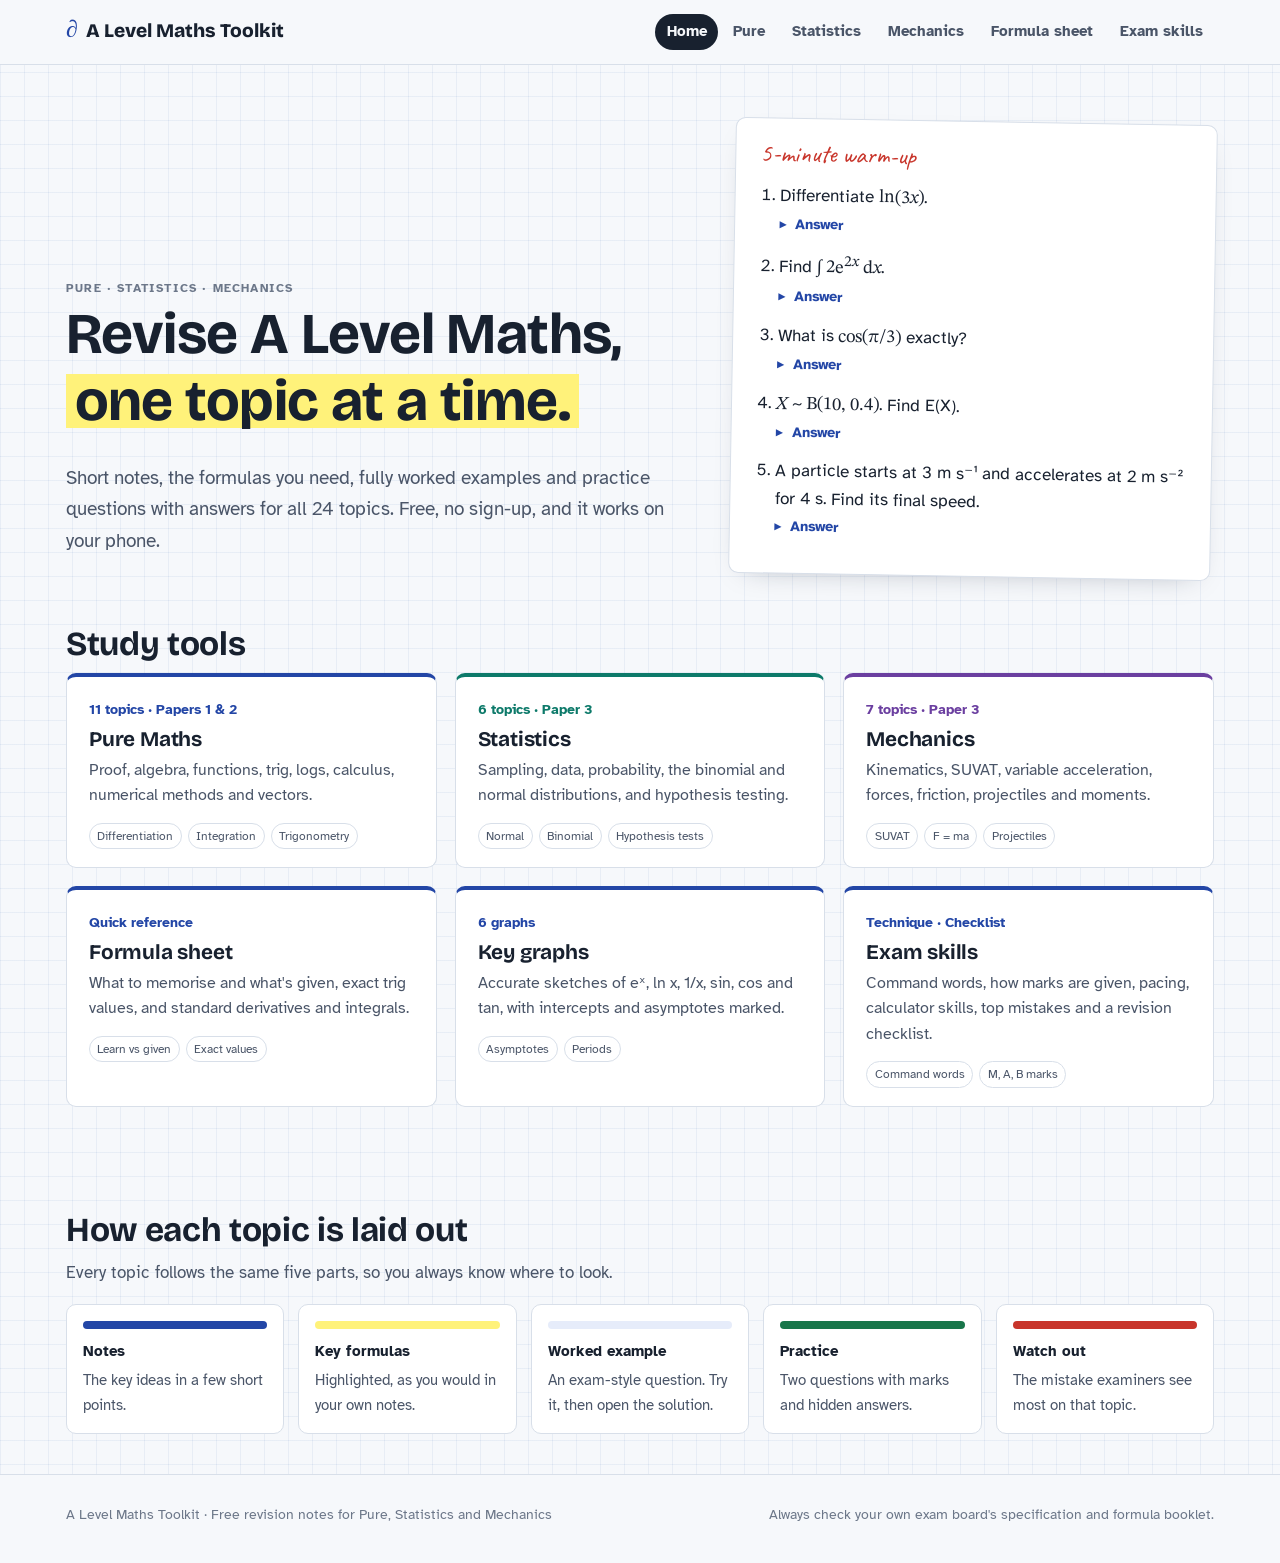
==== study-tools/index.html @ 53124511 "Add A Level Maths Toolkit study site (HTML/CSS) Notes, key formulas, worked examples and practice qu" ====
<!DOCTYPE html>
<html lang="en">
<head>
  <meta charset="UTF-8">
  <meta name="viewport" content="width=device-width, initial-scale=1, viewport-fit=cover">
  <title>A Level Maths Toolkit</title>
  <meta name="claude:viewport-fit-sides" content="cover">
  <meta name="description" content="Free A Level Maths study tools: revision notes, key formulas, worked examples, practice questions, a formula sheet and exam skills.">
  <link rel="preconnect" href="https://fonts.googleapis.com">
  <link rel="preconnect" href="https://fonts.gstatic.com" crossorigin>
  <link rel="stylesheet" href="https://fonts.googleapis.com/css2?family=Atkinson+Hyperlegible:ital,wght@0,400;0,700;1,400&family=Bricolage+Grotesque:opsz,wght@12..96,700;12..96,800&family=Caveat:wght@600&family=STIX+Two+Text:ital@0;1&display=swap">
  <link rel="stylesheet" href="study.css">
</head>
<body>

<header class="top">
  <div class="wrap">
    <a class="brand" href="index.html"><b>∂</b> A Level Maths Toolkit</a>
    <nav aria-label="Main">
      <ul class="menu">
        <li><a href="index.html" aria-current="page">Home</a></li>
        <li><a href="pure.html">Pure</a></li>
        <li><a href="statistics.html">Statistics</a></li>
        <li><a href="mechanics.html">Mechanics</a></li>
        <li><a href="formulas.html">Formula sheet</a></li>
        <li><a href="exam.html">Exam skills</a></li>
      </ul>
    </nav>
  </div>
</header>

<main>
  <section class="hero">
    <div class="wrap hero-grid">
      <div>
        <span class="label">Pure · Statistics · Mechanics</span>
        <h1>Revise A Level Maths, <span class="hl">one topic at a time.</span></h1>
        <p class="lead">Short notes, the formulas you need, fully worked examples and practice questions with answers for all 24 topics. Free, no sign-up, and it works on your phone.</p>
      </div>

      <aside class="card-note" aria-label="Five-minute warm-up">
        <span class="hand">5-minute warm-up</span>
        <ol>
          <li>Differentiate <span class="m">ln(3<i>x</i>)</span>.
            <details><summary>Answer</summary><p>1/x &nbsp;(ln 3x = ln 3 + ln x)</p></details></li>
          <li>Find <span class="m">∫ 2e<sup>2<i>x</i></sup> d<i>x</i></span>.
            <details><summary>Answer</summary><p>e^(2x) + c</p></details></li>
          <li>What is <span class="m">cos(π/3)</span> exactly?
            <details><summary>Answer</summary><p>1/2</p></details></li>
          <li><span class="m"><i>X</i> ~ B(10, 0.4)</span>. Find E(X).
            <details><summary>Answer</summary><p>4</p></details></li>
          <li>A particle starts at 3 m s⁻¹ and accelerates at 2 m s⁻² for 4 s. Find its final speed.
            <details><summary>Answer</summary><p>11 m s⁻¹</p></details></li>
        </ol>
      </aside>
    </div>
  </section>

  <section class="section" style="padding-top:8px;">
    <div class="wrap">
      <h2>Study tools</h2>
      <div class="tools">
        <a class="tool" href="pure.html" style="--s: var(--pure);">
          <span class="count">11 topics · Papers 1 &amp; 2</span>
          <h3>Pure Maths</h3>
          <p>Proof, algebra, functions, trig, logs, calculus, numerical methods and vectors.</p>
          <div class="chips"><span>Differentiation</span><span>Integration</span><span>Trigonometry</span></div>
        </a>
        <a class="tool" href="statistics.html" style="--s: var(--stats);">
          <span class="count">6 topics · Paper 3</span>
          <h3>Statistics</h3>
          <p>Sampling, data, probability, the binomial and normal distributions, and hypothesis testing.</p>
          <div class="chips"><span>Normal</span><span>Binomial</span><span>Hypothesis tests</span></div>
        </a>
        <a class="tool" href="mechanics.html" style="--s: var(--mech);">
          <span class="count">7 topics · Paper 3</span>
          <h3>Mechanics</h3>
          <p>Kinematics, SUVAT, variable acceleration, forces, friction, projectiles and moments.</p>
          <div class="chips"><span>SUVAT</span><span>F = ma</span><span>Projectiles</span></div>
        </a>
        <a class="tool" href="formulas.html">
          <span class="count">Quick reference</span>
          <h3>Formula sheet</h3>
          <p>What to memorise and what's given, exact trig values, and standard derivatives and integrals.</p>
          <div class="chips"><span>Learn vs given</span><span>Exact values</span></div>
        </a>
        <a class="tool" href="formulas.html#graphs">
          <span class="count">6 graphs</span>
          <h3>Key graphs</h3>
          <p>Accurate sketches of eˣ, ln x, 1/x, sin, cos and tan, with intercepts and asymptotes marked.</p>
          <div class="chips"><span>Asymptotes</span><span>Periods</span></div>
        </a>
        <a class="tool" href="exam.html">
          <span class="count">Technique · Checklist</span>
          <h3>Exam skills</h3>
          <p>Command words, how marks are given, pacing, calculator skills, top mistakes and a revision checklist.</p>
          <div class="chips"><span>Command words</span><span>M, A, B marks</span></div>
        </a>
      </div>
    </div>
  </section>

  <section class="section">
    <div class="wrap">
      <h2>How each topic is laid out</h2>
      <p class="section-intro">Every topic follows the same five parts, so you always know where to look.</p>
      <div class="legend">
        <div><span class="swatch" style="background: var(--accent);"></span><b>Notes</b>The key ideas in a few short points.</div>
        <div><span class="swatch" style="background: var(--hl);"></span><b>Key formulas</b>Highlighted, as you would in your own notes.</div>
        <div><span class="swatch" style="background: var(--accent-soft);"></span><b>Worked example</b>An exam-style question. Try it, then open the solution.</div>
        <div><span class="swatch" style="background: var(--green);"></span><b>Practice</b>Two questions with marks and hidden answers.</div>
        <div><span class="swatch" style="background: var(--red);"></span><b>Watch out</b>The mistake examiners see most on that topic.</div>
      </div>
    </div>
  </section>
</main>

<footer class="foot">
  <div class="wrap">
    <span>A Level Maths Toolkit · Free revision notes for Pure, Statistics and Mechanics</span>
    <span>Always check your own exam board's specification and formula booklet.</span>
  </div>
</footer>

</body>
</html>
---- study-tools/study.css ----
/* ==========================================================
   A Level Maths Toolkit — shared stylesheet (pure CSS)
   Layout: revision-notebook pages on graph paper; sticky topic
   index on the left, one readable column of notes on the right.
   Highlighter = key formulas, red pen = common mistakes,
   green tick = answers.
   ========================================================== */

:root {
  --paper: #f6f8fb;
  --grid: rgba(52, 98, 178, .075);
  --card: #ffffff;
  --ink: #18212f;
  --ink-2: #4a5568;
  --muted: #6c7789;
  --rule: #d8dfe9;
  --accent: #2346a6;          /* fountain-pen blue */
  --accent-soft: #e6ecfa;
  --hl: #fff27a;              /* highlighter */
  --hl-ink: #18212f;
  --red: #c8352b;             /* red pen */
  --red-soft: #fdeeec;
  --green: #18764a;           /* answer tick */
  --green-soft: #e7f5ee;
  --pure: #2346a6;
  --stats: #0d7a6a;
  --mech: #6b3fa0;
  --sol: #f9fafc;

  --f-display: "Bricolage Grotesque", "Segoe UI", system-ui, sans-serif;
  --f-body: "Atkinson Hyperlegible", "Segoe UI", system-ui, sans-serif;
  --f-math: "STIX Two Text", "Cambria Math", Cambria, "Times New Roman", serif;
  --f-hand: "Caveat", "Segoe Print", "Comic Sans MS", cursive;

  --radius: 10px;
  --measure: 70ch;
}

@media (prefers-color-scheme: dark) {
  :root:not([data-theme="light"]) {
    --paper: #131a23;
    --grid: rgba(150, 180, 230, .06);
    --card: #1b2430;
    --ink: #e7ecf3;
    --ink-2: #b0bbcc;
    --muted: #8a96a8;
    --rule: #2d3848;
    --accent: #93b2ff;
    --accent-soft: #22304a;
    --hl: rgba(255, 228, 80, .22);
    --hl-ink: #fff7c2;
    --red: #ff8a7d;
    --red-soft: #3a2224;
    --green: #6fd6a2;
    --green-soft: #18332a;
    --pure: #93b2ff;
    --stats: #55d3bf;
    --mech: #c6a6ff;
    --sol: #171f2a;
    color-scheme: dark;
  }
}
:root[data-theme="dark"] {
  --paper: #131a23;
  --grid: rgba(150, 180, 230, .06);
  --card: #1b2430;
  --ink: #e7ecf3;
  --ink-2: #b0bbcc;
  --muted: #8a96a8;
  --rule: #2d3848;
  --accent: #93b2ff;
  --accent-soft: #22304a;
  --hl: rgba(255, 228, 80, .22);
  --hl-ink: #fff7c2;
  --red: #ff8a7d;
  --red-soft: #3a2224;
  --green: #6fd6a2;
  --green-soft: #18332a;
  --pure: #93b2ff;
  --stats: #55d3bf;
  --mech: #c6a6ff;
  --sol: #171f2a;
  color-scheme: dark;
}

*, *::before, *::after { box-sizing: border-box; }
html { scroll-behavior: smooth; }

body {
  margin: 0;
  font-family: var(--f-body);
  font-size: 1.0625rem;
  line-height: 1.65;
  color: var(--ink);
  background-color: var(--paper);
  background-image:
    linear-gradient(var(--grid) 1px, transparent 1px),
    linear-gradient(90deg, var(--grid) 1px, transparent 1px);
  background-size: 24px 24px;
}

a { color: var(--accent); text-underline-offset: 3px; }
a:focus-visible, summary:focus-visible, label:focus-within {
  outline: 3px solid var(--accent);
  outline-offset: 2px;
  border-radius: 4px;
}

h1, h2, h3 {
  font-family: var(--f-display);
  line-height: 1.15;
  text-wrap: balance;
  margin: 0 0 .5em;
  letter-spacing: -.01em;
}
h1 { font-size: clamp(2.2rem, 5.5vw, 3.6rem); font-weight: 700; }
h2 { font-size: clamp(1.6rem, 3.4vw, 2.1rem); font-weight: 700; }
h3 { font-size: 1.15rem; font-weight: 700; }
p { margin: 0 0 1em; }

.wrap {
  max-width: 1180px;
  margin: 0 auto;
  padding-left: max(16px, env(safe-area-inset-left, 0px));
  padding-right: max(16px, env(safe-area-inset-right, 0px));
}

/* Maths text (non-MathML) */
.m { font-family: var(--f-math); font-size: 1.08em; white-space: nowrap; }
.m i, i.v { font-family: var(--f-math); }
math { font-size: 1.12em; }
math[display="block"] { margin: .4em 0; overflow-x: auto; overflow-y: hidden; }

.label {
  display: inline-block;
  font-family: var(--f-body);
  font-size: .74rem;
  font-weight: 700;
  letter-spacing: .1em;
  text-transform: uppercase;
  color: var(--muted);
}

/* ---------- Header ---------- */
.top {
  position: sticky;
  top: env(safe-area-inset-top, 0px);
  z-index: 20;
  background: var(--paper);
  border-bottom: 1px solid var(--rule);
}
.top .wrap {
  display: flex;
  align-items: center;
  justify-content: space-between;
  gap: 8px 24px;
  flex-wrap: wrap;
  padding-block: 12px;
}
.brand {
  display: flex;
  align-items: baseline;
  gap: .5rem;
  font-family: var(--f-display);
  font-weight: 800;
  font-size: 1.2rem;
  color: var(--ink);
  text-decoration: none;
}
.brand b {
  font-family: var(--f-math);
  font-style: italic;
  font-weight: 400;
  font-size: 1.5rem;
  color: var(--accent);
}
.menu {
  display: flex;
  flex-wrap: wrap;
  gap: 4px;
  list-style: none;
  margin: 0;
  padding: 0;
}
.menu a {
  display: block;
  padding: .35em .75em;
  border-radius: 999px;
  color: var(--ink-2);
  text-decoration: none;
  font-size: .95rem;
  font-weight: 700;
}
.menu a:hover { background: var(--accent-soft); color: var(--ink); }
.menu a[aria-current="page"] { background: var(--ink); color: var(--paper); }

/* ---------- Page heading ---------- */
.page-head { padding-block: 48px 32px; }
.page-head p { max-width: var(--measure); color: var(--ink-2); font-size: 1.1rem; }
.strand { color: var(--s, var(--accent)); }

/* ---------- Topic page layout ---------- */
.layout {
  display: grid;
  grid-template-columns: 230px minmax(0, 1fr);
  gap: 48px;
  align-items: start;
  padding-bottom: 80px;
}
.toc {
  position: sticky;
  top: 84px;
  max-height: calc(100vh - 100px);
  overflow-y: auto;
  padding-right: 8px;
}
.toc ol {
  list-style: none;
  counter-reset: t;
  margin: 10px 0 0;
  padding: 0;
  border-left: 2px solid var(--rule);
}
.toc li { counter-increment: t; }
.toc a {
  display: flex;
  gap: .6em;
  padding: .3em .8em;
  margin-left: -2px;
  border-left: 2px solid transparent;
  color: var(--ink-2);
  text-decoration: none;
  font-size: .95rem;
  line-height: 1.35;
}
.toc a::before {
  content: counter(t);
  min-width: 1.4em;
  color: var(--muted);
  font-variant-numeric: tabular-nums;
}
.toc a:hover { color: var(--ink); border-left-color: var(--s, var(--accent)); }

/* ---------- Topic ---------- */
.topic {
  background: var(--card);
  border: 1px solid var(--rule);
  border-radius: var(--radius);
  padding: 32px clamp(18px, 4vw, 40px) 36px;
  margin-bottom: 28px;
  scroll-margin-top: 84px;
  min-width: 0;
}
.topic:target { border-color: var(--s, var(--accent)); box-shadow: 0 0 0 3px var(--accent-soft); }
.topic-head {
  display: flex;
  justify-content: space-between;
  align-items: baseline;
  gap: 8px 16px;
  flex-wrap: wrap;
  border-bottom: 2px solid var(--s, var(--accent));
  padding-bottom: 12px;
  margin-bottom: 24px;
}
.topic-head h2 { margin: 0; }
.topic-head .label { color: var(--s, var(--accent)); }

.block { margin-top: 28px; max-width: var(--measure); }
.block:first-of-type { margin-top: 0; }
.block > .label { margin-bottom: 8px; display: block; }

.notes { margin: 0; padding-left: 1.2em; }
.notes li { margin-bottom: .4em; }
.notes li::marker { color: var(--s, var(--accent)); }

/* Key formulas: highlighter */
.formulas {
  display: grid;
  gap: 2px;
  margin: 0;
  padding: 0;
  list-style: none;
}
.formulas li {
  display: flex;
  flex-wrap: wrap;
  align-items: baseline;
  gap: 4px 14px;
  padding: 8px 0;
  border-bottom: 1px dashed var(--rule);
}
.formulas li:last-child { border-bottom: 0; }
.formulas .what { color: var(--ink-2); font-size: .92rem; min-width: 11em; }
.hl {
  background: linear-gradient(transparent 12%, var(--hl) 12%, var(--hl) 88%, transparent 88%);
  color: var(--hl-ink);
  padding: 0 .3em;
  border-radius: 3px;
  -webkit-box-decoration-break: clone;
  box-decoration-break: clone;
}

/* Worked example */
.example {
  border: 1px solid var(--rule);
  border-radius: var(--radius);
  overflow: hidden;
}
.example .q {
  padding: 18px 22px;
  font-weight: 700;
  background: var(--accent-soft);
}
.example .q .label { display: block; margin-bottom: 4px; color: var(--ink-2); }
.example details { border-top: 1px solid var(--rule); background: var(--sol); }
.steps { margin: 0; padding: 4px 22px 18px 2.6em; }
.steps li { margin-bottom: .5em; padding-left: .2em; }
.steps li::marker { color: var(--muted); font-weight: 700; }
.ans {
  display: inline-block;
  margin: 4px 22px 20px;
  padding: .35em .9em;
  border-radius: 6px;
  background: var(--green-soft);
  color: var(--green);
  font-weight: 700;
}
.ans::before { content: "✓ "; }

/* details / summary (used for solutions + answers) */
summary {
  cursor: pointer;
  list-style: none;
  padding: 12px 22px;
  font-weight: 700;
  color: var(--accent);
  user-select: none;
}
summary::-webkit-details-marker { display: none; }
summary::before {
  content: "▸";
  display: inline-block;
  width: 1.1em;
  transition: transform .15s;
}
details[open] > summary::before { transform: rotate(90deg); }
details[open] > summary .closed, summary .open { display: none; }
details[open] > summary .open { display: inline; }

/* Practice */
.practice { list-style: none; counter-reset: p; margin: 0; padding: 0; display: grid; gap: 12px; }
.practice > li {
  counter-increment: p;
  border: 1px solid var(--rule);
  border-radius: var(--radius);
  padding: 14px 18px 4px 52px;
  position: relative;
}
.practice > li::before {
  content: counter(p);
  position: absolute;
  left: 16px;
  top: 14px;
  width: 24px;
  height: 24px;
  border-radius: 50%;
  display: grid;
  place-items: center;
  background: var(--s, var(--accent));
  color: var(--card);
  font-size: .8rem;
  font-weight: 700;
}
.practice details summary { padding: 6px 0 10px; font-size: .95rem; }
.practice details p { color: var(--green); font-weight: 700; margin: 0 0 .4em; }
.practice details p.how { color: var(--ink-2); font-weight: 400; font-size: .95rem; margin-bottom: 12px; }
.marks { color: var(--muted); font-size: .85rem; white-space: nowrap; }

/* Watch out: red pen */
.watch {
  border-left: 3px solid var(--red);
  background: var(--red-soft);
  border-radius: 0 var(--radius) var(--radius) 0;
  padding: 12px 18px 12px 18px;
}
.watch .hand {
  font-family: var(--f-hand);
  font-size: 1.5rem;
  line-height: 1;
  color: var(--red);
  display: block;
  margin-bottom: 4px;
  transform: rotate(-2deg);
  transform-origin: left;
}
.watch p { margin: 0; }
.watch p + p { margin-top: .5em; }
.wrong { text-decoration: line-through; text-decoration-color: var(--red); text-decoration-thickness: 2px; }

/* ---------- Tables ---------- */
.table-wrap { overflow-x: auto; border: 1px solid var(--rule); border-radius: var(--radius); background: var(--card); }
table { border-collapse: collapse; width: 100%; font-variant-numeric: tabular-nums; }
th, td { padding: 10px 14px; text-align: left; border-bottom: 1px solid var(--rule); vertical-align: middle; }
th { font-size: .78rem; letter-spacing: .08em; text-transform: uppercase; color: var(--muted); background: var(--sol); }
tbody tr:last-child td { border-bottom: 0; }
td.c, th.c { text-align: center; }

/* ---------- Hub (index) ---------- */
.hero { padding-block: 56px 40px; }
.hero-grid {
  display: grid;
  grid-template-columns: minmax(0, 1.3fr) minmax(0, 1fr);
  gap: 40px;
  align-items: end;
}
.hero p.lead { font-size: 1.2rem; color: var(--ink-2); max-width: 52ch; }
.hero h1 .hl { padding: 0 .15em; }

.card-note {
  background: var(--card);
  border: 1px solid var(--rule);
  border-radius: var(--radius);
  padding: 22px 24px;
  transform: rotate(1deg);
  box-shadow: 0 10px 30px -18px rgba(20, 30, 50, .35);
}
.card-note .hand { font-family: var(--f-hand); font-size: 1.6rem; color: var(--red); line-height: 1; }
.card-note ol { margin: 10px 0 0; padding-left: 1.2em; }
.card-note li { margin-bottom: .6em; }
.card-note details summary { padding: 2px 0; font-size: .9rem; }
.card-note details p { margin: 0 0 .3em; color: var(--green); font-weight: 700; }

.tools {
  display: grid;
  grid-template-columns: repeat(3, minmax(0, 1fr));
  gap: 18px;
  padding-bottom: 24px;
}
.tool {
  display: flex;
  flex-direction: column;
  gap: 6px;
  background: var(--card);
  border: 1px solid var(--rule);
  border-top: 4px solid var(--s, var(--accent));
  border-radius: var(--radius);
  padding: 22px 22px 18px;
  color: var(--ink);
  text-decoration: none;
  transition: transform .15s, border-color .15s;
}
.tool:hover { transform: translateY(-3px); border-color: var(--s, var(--accent)); }
.tool h3 { margin: 0; font-size: 1.3rem; }
.tool p { margin: 0; color: var(--ink-2); font-size: .97rem; }
.tool .count { font-size: .85rem; color: var(--s, var(--accent)); font-weight: 700; }
.tool .chips { display: flex; flex-wrap: wrap; gap: 6px; margin-top: 8px; }
.tool .chips span {
  font-size: .78rem;
  padding: .15em .6em;
  border-radius: 999px;
  border: 1px solid var(--rule);
  color: var(--ink-2);
}

.legend {
  display: grid;
  grid-template-columns: repeat(5, minmax(0, 1fr));
  gap: 14px;
  margin-top: 16px;
}
.legend > div {
  background: var(--card);
  border: 1px solid var(--rule);
  border-radius: var(--radius);
  padding: 16px;
  font-size: .93rem;
  color: var(--ink-2);
}
.legend b { display: block; color: var(--ink); margin-bottom: 4px; }
.swatch { display: block; height: 8px; border-radius: 4px; margin-bottom: 10px; }

.section { padding-block: 40px; }
.section > .wrap > h2 { margin-bottom: .3em; }
.section-intro { color: var(--ink-2); max-width: var(--measure); }

/* ---------- Formula sheet ---------- */
.sheet {
  display: grid;
  grid-template-columns: repeat(2, minmax(0, 1fr));
  gap: 20px;
}
.panel {
  background: var(--card);
  border: 1px solid var(--rule);
  border-radius: var(--radius);
  padding: 22px 24px;
  min-width: 0;
}
.panel h3 { display: flex; align-items: center; gap: .5em; }
.panel h3 .dot { width: 10px; height: 10px; border-radius: 50%; background: var(--s, var(--accent)); flex: none; }
.tag-learn, .tag-given {
  font-size: .72rem;
  font-weight: 700;
  letter-spacing: .06em;
  text-transform: uppercase;
  padding: .2em .6em;
  border-radius: 999px;
  white-space: nowrap;
}
.tag-learn { background: var(--red-soft); color: var(--red); }
.tag-given { background: var(--green-soft); color: var(--green); }

.graphs {
  display: grid;
  grid-template-columns: repeat(3, minmax(0, 1fr));
  gap: 18px;
}
.graph {
  background: var(--card);
  border: 1px solid var(--rule);
  border-radius: var(--radius);
  padding: 14px 16px 16px;
  margin: 0;
}
.graph svg { width: 100%; height: auto; display: block; }
.graph .axis { stroke: var(--muted); stroke-width: 1; fill: none; }
.graph .asym { stroke: var(--red); stroke-width: 1; stroke-dasharray: 4 4; fill: none; }
.graph .curve { stroke: var(--accent); stroke-width: 2.5; fill: none; stroke-linecap: round; stroke-linejoin: round; }
.graph .pt { fill: var(--accent); }
.graph text { fill: var(--ink-2); font-family: var(--f-math); font-size: 11px; }
.graph figcaption { margin-top: 8px; }
.graph figcaption b { font-family: var(--f-math); font-size: 1.15rem; font-weight: 400; font-style: italic; display: block; }
.graph figcaption span { font-size: .88rem; color: var(--ink-2); }

/* ---------- Exam skills ---------- */
.cmd { display: grid; grid-template-columns: repeat(2, minmax(0, 1fr)); gap: 14px; }
.cmd > div {
  background: var(--card);
  border: 1px solid var(--rule);
  border-radius: var(--radius);
  padding: 16px 18px;
}
.cmd dt { font-family: var(--f-display); font-weight: 700; font-size: 1.1rem; margin-bottom: 2px; }
.cmd dd { margin: 0; color: var(--ink-2); font-size: .97rem; }
.cmd .tip { display: block; margin-top: 6px; color: var(--accent); font-size: .9rem; }

.marks-key { display: grid; grid-template-columns: repeat(4, minmax(0, 1fr)); gap: 14px; }
.marks-key > div { background: var(--card); border: 1px solid var(--rule); border-radius: var(--radius); padding: 16px 18px; }
.marks-key b {
  display: inline-grid;
  place-items: center;
  min-width: 36px;
  height: 36px;
  padding: 0 6px;
  border-radius: 8px;
  background: var(--ink);
  color: var(--paper);
  font-family: var(--f-display);
  margin-bottom: 8px;
}
.marks-key p { margin: 0; color: var(--ink-2); font-size: .95rem; }

.mistakes { counter-reset: mk; list-style: none; padding: 0; margin: 0; display: grid; gap: 10px; max-width: 860px; }
.mistakes li {
  counter-increment: mk;
  display: grid;
  grid-template-columns: 2.2em minmax(0, 1fr);
  gap: 4px 12px;
  background: var(--card);
  border: 1px solid var(--rule);
  border-radius: var(--radius);
  padding: 14px 18px;
}
.mistakes li::before {
  content: counter(mk);
  font-family: var(--f-hand);
  font-size: 1.7rem;
  line-height: 1;
  color: var(--red);
  grid-row: span 2;
}
.mistakes b { display: block; }
.mistakes span { color: var(--ink-2); font-size: .97rem; }

/* Checklist: native checkboxes, no saving */
.checklist { display: grid; grid-template-columns: repeat(3, minmax(0, 1fr)); gap: 20px; }
.checklist fieldset {
  border: 1px solid var(--rule);
  border-top: 4px solid var(--s, var(--accent));
  border-radius: var(--radius);
  background: var(--card);
  margin: 0;
  padding: 14px 18px 18px;
  min-width: 0;
}
.checklist legend {
  font-family: var(--f-display);
  font-weight: 700;
  font-size: 1.15rem;
  padding: 0 6px;
  margin-left: -6px;
  background: var(--card);
}
.checklist label {
  display: flex;
  gap: 10px;
  align-items: flex-start;
  padding: 6px 0;
  cursor: pointer;
  font-size: .97rem;
}
.checklist input {
  accent-color: var(--green);
  width: 18px;
  height: 18px;
  margin: 3px 0 0;
  flex: none;
}
.checklist input:checked + span { color: var(--muted); text-decoration: line-through; }

.timer { display: grid; grid-template-columns: repeat(3, minmax(0, 1fr)); gap: 14px; }
.timer > div { background: var(--card); border: 1px solid var(--rule); border-radius: var(--radius); padding: 18px; }
.timer strong { display: block; font-family: var(--f-display); font-size: 2rem; line-height: 1.1; font-variant-numeric: tabular-nums; }
.timer span { color: var(--ink-2); font-size: .95rem; }

/* ---------- Footer ---------- */
.foot {
  border-top: 1px solid var(--rule);
  background: var(--paper);
  padding-block: 28px 36px;
  color: var(--muted);
  font-size: .9rem;
}
.foot .wrap { display: flex; flex-wrap: wrap; justify-content: space-between; gap: 8px 24px; }
.next-page {
  display: flex;
  justify-content: space-between;
  gap: 16px;
  flex-wrap: wrap;
  margin-top: 8px;
}
.next-page a {
  flex: 1 1 220px;
  background: var(--card);
  border: 1px solid var(--rule);
  border-radius: var(--radius);
  padding: 14px 18px;
  text-decoration: none;
  color: var(--ink);
  font-weight: 700;
}
.next-page a span { display: block; font-size: .8rem; color: var(--muted); font-weight: 400; }
.next-page a:last-child { text-align: right; }

/* ---------- Responsive ---------- */
@media (max-width: 980px) {
  .layout { grid-template-columns: minmax(0, 1fr); gap: 0; }
  .toc {
    position: static;
    max-height: none;
    background: var(--card);
    border: 1px solid var(--rule);
    border-radius: var(--radius);
    padding: 14px 18px;
    margin-bottom: 24px;
  }
  .toc ol { columns: 2; column-gap: 24px; border-left: 0; }
  .toc a { border-left: 0; padding-left: 0; }
  .hero-grid { grid-template-columns: minmax(0, 1fr); }
  .card-note { transform: none; }
  .tools, .graphs { grid-template-columns: repeat(2, minmax(0, 1fr)); }
  .legend { grid-template-columns: repeat(3, minmax(0, 1fr)); }
  .checklist, .marks-key { grid-template-columns: repeat(2, minmax(0, 1fr)); }
}
@media (max-width: 640px) {
  body { font-size: 1rem; }
  .top .wrap { padding-block: 10px; }
  .menu a { padding: .3em .6em; font-size: .88rem; }
  .toc ol { columns: 1; }
  .tools, .graphs, .sheet, .cmd, .checklist, .timer, .marks-key { grid-template-columns: minmax(0, 1fr); }
  .legend { grid-template-columns: repeat(2, minmax(0, 1fr)); }
  .practice > li { padding-left: 46px; }
  .practice > li::before { left: 12px; }
  .formulas .what { min-width: 0; width: 100%; }
  .page-head { padding-block: 32px 20px; }
}
@media (prefers-reduced-motion: reduce) {
  html { scroll-behavior: auto; }
  * { transition: none !important; }
}

/* Long formulas: wrap on small screens; MathML scrolls inside its own box */
.formulas li > * { min-width: 0; max-width: 100%; }
.hl:has(math) { display: inline-block; max-width: 100%; overflow-x: auto; vertical-align: middle; }
@media (max-width: 640px) {
  .m { white-space: normal; }
}

/* Graph labels stay readable where a curve passes behind them */
.graph text { paint-order: stroke; stroke: var(--card); stroke-width: 4px; stroke-linejoin: round; }
/* Prefer a real maths font; fall back to the serif used for inline maths */
math { font-family: "STIX Two Math", "Cambria Math", "Latin Modern Math", "STIX Two Text", math; }
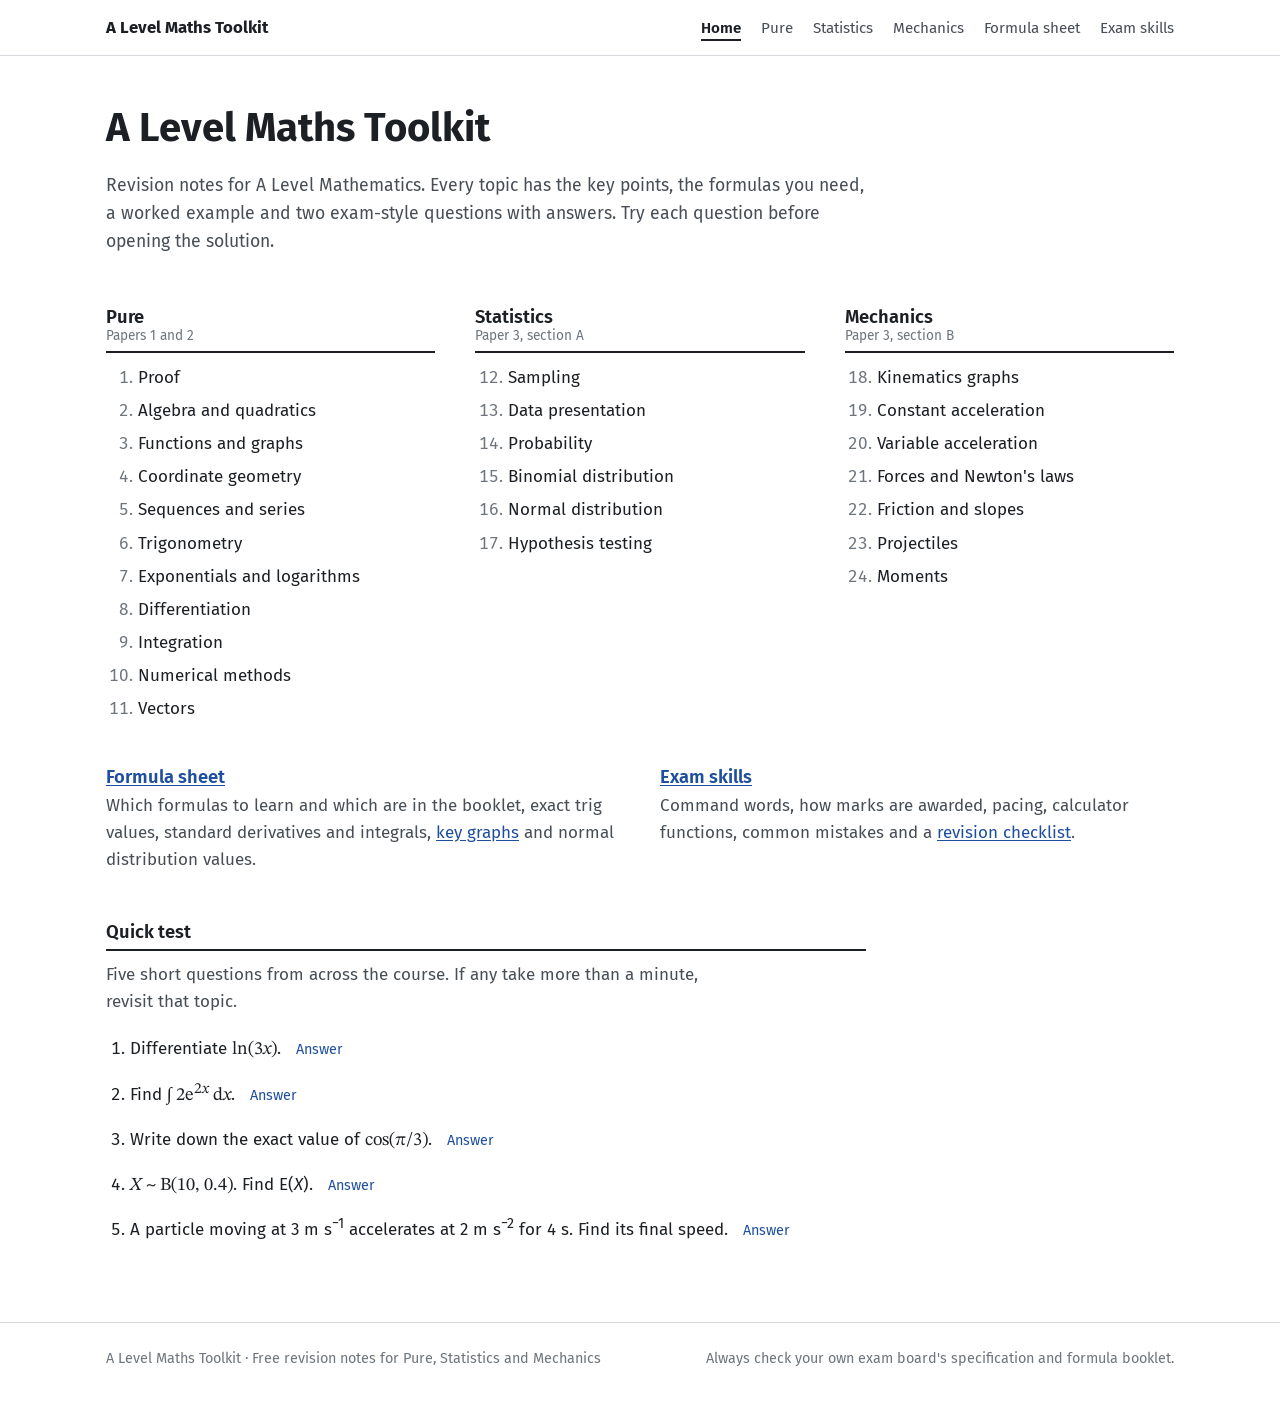
==== commit a174113a: "Restyle study toolkit as a plain revision guide Replace cards, pills, uppercase labels, highlighter " ====
--- a/study-tools/index.html
+++ b/study-tools/index.html
@@ -8,7 +8,7 @@
   <meta name="description" content="Free A Level Maths study tools: revision notes, key formulas, worked examples, practice questions, a formula sheet and exam skills.">
   <link rel="preconnect" href="https://fonts.googleapis.com">
   <link rel="preconnect" href="https://fonts.gstatic.com" crossorigin>
-  <link rel="stylesheet" href="https://fonts.googleapis.com/css2?family=Atkinson+Hyperlegible:ital,wght@0,400;0,700;1,400&family=Bricolage+Grotesque:opsz,wght@12..96,700;12..96,800&family=Caveat:wght@600&family=STIX+Two+Text:ital@0;1&display=swap">
+  <link rel="stylesheet" href="https://fonts.googleapis.com/css2?family=Fira+Sans:ital,wght@0,400;0,600;0,700;1,400&family=STIX+Two+Text:ital@0;1&display=swap">
   <link rel="stylesheet" href="study.css">
 </head>
 <body>
@@ -29,89 +29,80 @@
   </div>
 </header>
 
-<main>
-  <section class="hero">
-    <div class="wrap hero-grid">
-      <div>
-        <span class="label">Pure · Statistics · Mechanics</span>
-        <h1>Revise A Level Maths, <span class="hl">one topic at a time.</span></h1>
-        <p class="lead">Short notes, the formulas you need, fully worked examples and practice questions with answers for all 24 topics. Free, no sign-up, and it works on your phone.</p>
-      </div>
+<main class="wrap">
+  <div class="intro">
+    <h1>A Level Maths Toolkit</h1>
+    <p>Revision notes for A Level Mathematics. Every topic has the key points, the formulas you need, a worked example and two exam-style questions with answers. Try each question before opening the solution.</p>
+  </div>
 
-      <aside class="card-note" aria-label="Five-minute warm-up">
-        <span class="hand">5-minute warm-up</span>
-        <ol>
-          <li>Differentiate <span class="m">ln(3<i>x</i>)</span>.
-            <details><summary>Answer</summary><p>1/x &nbsp;(ln 3x = ln 3 + ln x)</p></details></li>
-          <li>Find <span class="m">∫ 2e<sup>2<i>x</i></sup> d<i>x</i></span>.
-            <details><summary>Answer</summary><p>e^(2x) + c</p></details></li>
-          <li>What is <span class="m">cos(π/3)</span> exactly?
-            <details><summary>Answer</summary><p>1/2</p></details></li>
-          <li><span class="m"><i>X</i> ~ B(10, 0.4)</span>. Find E(X).
-            <details><summary>Answer</summary><p>4</p></details></li>
-          <li>A particle starts at 3 m s⁻¹ and accelerates at 2 m s⁻² for 4 s. Find its final speed.
-            <details><summary>Answer</summary><p>11 m s⁻¹</p></details></li>
-        </ol>
-      </aside>
-    </div>
-  </section>
+  <div class="contents">
+    <section>
+      <h2><a href="pure.html">Pure</a><span class="meta">Papers 1 and 2</span></h2>
+      <ol>
+        <li><a href="pure.html#proof">Proof</a></li>
+        <li><a href="pure.html#algebra">Algebra and quadratics</a></li>
+        <li><a href="pure.html#functions">Functions and graphs</a></li>
+        <li><a href="pure.html#coordinates">Coordinate geometry</a></li>
+        <li><a href="pure.html#series">Sequences and series</a></li>
+        <li><a href="pure.html#trig">Trigonometry</a></li>
+        <li><a href="pure.html#logs">Exponentials and logarithms</a></li>
+        <li><a href="pure.html#differentiation">Differentiation</a></li>
+        <li><a href="pure.html#integration">Integration</a></li>
+        <li><a href="pure.html#numerical">Numerical methods</a></li>
+        <li><a href="pure.html#vectors">Vectors</a></li>
+      </ol>
+    </section>
+    <section>
+      <h2><a href="statistics.html">Statistics</a><span class="meta">Paper 3, section A</span></h2>
+      <ol start="12">
+        <li><a href="statistics.html#sampling">Sampling</a></li>
+        <li><a href="statistics.html#data">Data presentation</a></li>
+        <li><a href="statistics.html#probability">Probability</a></li>
+        <li><a href="statistics.html#binomial">Binomial distribution</a></li>
+        <li><a href="statistics.html#normal">Normal distribution</a></li>
+        <li><a href="statistics.html#hypothesis">Hypothesis testing</a></li>
+      </ol>
+    </section>
+    <section>
+      <h2><a href="mechanics.html">Mechanics</a><span class="meta">Paper 3, section B</span></h2>
+      <ol start="18">
+        <li><a href="mechanics.html#graphs">Kinematics graphs</a></li>
+        <li><a href="mechanics.html#suvat">Constant acceleration</a></li>
+        <li><a href="mechanics.html#variable">Variable acceleration</a></li>
+        <li><a href="mechanics.html#forces">Forces and Newton's laws</a></li>
+        <li><a href="mechanics.html#friction">Friction and slopes</a></li>
+        <li><a href="mechanics.html#projectiles">Projectiles</a></li>
+        <li><a href="mechanics.html#moments">Moments</a></li>
+      </ol>
+    </section>
+  </div>
 
-  <section class="section" style="padding-top:8px;">
-    <div class="wrap">
-      <h2>Study tools</h2>
-      <div class="tools">
-        <a class="tool" href="pure.html" style="--s: var(--pure);">
-          <span class="count">11 topics · Papers 1 &amp; 2</span>
-          <h3>Pure Maths</h3>
-          <p>Proof, algebra, functions, trig, logs, calculus, numerical methods and vectors.</p>
-          <div class="chips"><span>Differentiation</span><span>Integration</span><span>Trigonometry</span></div>
-        </a>
-        <a class="tool" href="statistics.html" style="--s: var(--stats);">
-          <span class="count">6 topics · Paper 3</span>
-          <h3>Statistics</h3>
-          <p>Sampling, data, probability, the binomial and normal distributions, and hypothesis testing.</p>
-          <div class="chips"><span>Normal</span><span>Binomial</span><span>Hypothesis tests</span></div>
-        </a>
-        <a class="tool" href="mechanics.html" style="--s: var(--mech);">
-          <span class="count">7 topics · Paper 3</span>
-          <h3>Mechanics</h3>
-          <p>Kinematics, SUVAT, variable acceleration, forces, friction, projectiles and moments.</p>
-          <div class="chips"><span>SUVAT</span><span>F = ma</span><span>Projectiles</span></div>
-        </a>
-        <a class="tool" href="formulas.html">
-          <span class="count">Quick reference</span>
-          <h3>Formula sheet</h3>
-          <p>What to memorise and what's given, exact trig values, and standard derivatives and integrals.</p>
-          <div class="chips"><span>Learn vs given</span><span>Exact values</span></div>
-        </a>
-        <a class="tool" href="formulas.html#graphs">
-          <span class="count">6 graphs</span>
-          <h3>Key graphs</h3>
-          <p>Accurate sketches of eˣ, ln x, 1/x, sin, cos and tan, with intercepts and asymptotes marked.</p>
-          <div class="chips"><span>Asymptotes</span><span>Periods</span></div>
-        </a>
-        <a class="tool" href="exam.html">
-          <span class="count">Technique · Checklist</span>
-          <h3>Exam skills</h3>
-          <p>Command words, how marks are given, pacing, calculator skills, top mistakes and a revision checklist.</p>
-          <div class="chips"><span>Command words</span><span>M, A, B marks</span></div>
-        </a>
-      </div>
-    </div>
-  </section>
+  <div class="also">
+    <section>
+      <h2><a href="formulas.html">Formula sheet</a></h2>
+      <p>Which formulas to learn and which are in the booklet, exact trig values, standard derivatives and integrals, <a href="formulas.html#graphs">key graphs</a> and normal distribution values.</p>
+    </section>
+    <section>
+      <h2><a href="exam.html">Exam skills</a></h2>
+      <p>Command words, how marks are awarded, pacing, calculator functions, common mistakes and a <a href="exam.html#checklist">revision checklist</a>.</p>
+    </section>
+  </div>
 
-  <section class="section">
-    <div class="wrap">
-      <h2>How each topic is laid out</h2>
-      <p class="section-intro">Every topic follows the same five parts, so you always know where to look.</p>
-      <div class="legend">
-        <div><span class="swatch" style="background: var(--accent);"></span><b>Notes</b>The key ideas in a few short points.</div>
-        <div><span class="swatch" style="background: var(--hl);"></span><b>Key formulas</b>Highlighted, as you would in your own notes.</div>
-        <div><span class="swatch" style="background: var(--accent-soft);"></span><b>Worked example</b>An exam-style question. Try it, then open the solution.</div>
-        <div><span class="swatch" style="background: var(--green);"></span><b>Practice</b>Two questions with marks and hidden answers.</div>
-        <div><span class="swatch" style="background: var(--red);"></span><b>Watch out</b>The mistake examiners see most on that topic.</div>
-      </div>
-    </div>
+  <section class="quick">
+    <h2>Quick test</h2>
+    <p class="section-intro">Five short questions from across the course. If any take more than a minute, revisit that topic.</p>
+    <ol>
+      <li>Differentiate <span class="m">ln(3<i>x</i>)</span>.
+        <details><summary>Answer</summary><p>1/x, since ln 3x = ln 3 + ln x</p></details></li>
+      <li>Find <span class="m">∫ 2e<sup>2<i>x</i></sup> d<i>x</i></span>.
+        <details><summary>Answer</summary><p>e<sup>2x</sup> + c</p></details></li>
+      <li>Write down the exact value of <span class="m">cos(π/3)</span>.
+        <details><summary>Answer</summary><p>1/2</p></details></li>
+      <li><span class="m"><i>X</i> ~ B(10, 0.4)</span>. Find E(<i>X</i>).
+        <details><summary>Answer</summary><p>4</p></details></li>
+      <li>A particle moving at 3 m s<sup>−1</sup> accelerates at 2 m s<sup>−2</sup> for 4 s. Find its final speed.
+        <details><summary>Answer</summary><p>11 m s<sup>−1</sup></p></details></li>
+    </ol>
   </section>
 </main>
 
--- a/study-tools/study.css
+++ b/study-tools/study.css
@@ -1,85 +1,60 @@
 /* ==========================================================
    A Level Maths Toolkit — shared stylesheet (pure CSS)
-   Layout: revision-notebook pages on graph paper; sticky topic
-   index on the left, one readable column of notes on the right.
-   Highlighter = key formulas, red pen = common mistakes,
-   green tick = answers.
+   Layout: a printed revision guide. Plain pages, chapters
+   separated by rules, contents list on the left, one reading
+   column. Boxes only where a textbook would use them:
+   formulas, solutions and common mistakes.
    ========================================================== */
 
 :root {
-  --paper: #f6f8fb;
-  --grid: rgba(52, 98, 178, .075);
-  --card: #ffffff;
-  --ink: #18212f;
-  --ink-2: #4a5568;
-  --muted: #6c7789;
-  --rule: #d8dfe9;
-  --accent: #2346a6;          /* fountain-pen blue */
-  --accent-soft: #e6ecfa;
-  --hl: #fff27a;              /* highlighter */
-  --hl-ink: #18212f;
-  --red: #c8352b;             /* red pen */
-  --red-soft: #fdeeec;
-  --green: #18764a;           /* answer tick */
-  --green-soft: #e7f5ee;
-  --pure: #2346a6;
-  --stats: #0d7a6a;
-  --mech: #6b3fa0;
-  --sol: #f9fafc;
-
-  --f-display: "Bricolage Grotesque", "Segoe UI", system-ui, sans-serif;
-  --f-body: "Atkinson Hyperlegible", "Segoe UI", system-ui, sans-serif;
+  --paper: #ffffff;
+  --ink: #1c2024;
+  --ink-2: #474e56;
+  --muted: #6e757d;
+  --rule: #d6dade;
+  --accent: #1e4f9e;
+  --box: #eef3f9;
+  --box-line: #c7d4e6;
+  --sol: #f6f7f8;
+  --red: #b0281f;
+  --red-tint: #fbefee;
+  --grid: #e6ebf1;
+
+  --f-text: "Fira Sans", "Segoe UI", Helvetica, Arial, sans-serif;
   --f-math: "STIX Two Text", "Cambria Math", Cambria, "Times New Roman", serif;
-  --f-hand: "Caveat", "Segoe Print", "Comic Sans MS", cursive;
-
-  --radius: 10px;
-  --measure: 70ch;
+  --measure: 68ch;
 }
 
 @media (prefers-color-scheme: dark) {
   :root:not([data-theme="light"]) {
-    --paper: #131a23;
-    --grid: rgba(150, 180, 230, .06);
-    --card: #1b2430;
-    --ink: #e7ecf3;
-    --ink-2: #b0bbcc;
-    --muted: #8a96a8;
-    --rule: #2d3848;
-    --accent: #93b2ff;
-    --accent-soft: #22304a;
-    --hl: rgba(255, 228, 80, .22);
-    --hl-ink: #fff7c2;
-    --red: #ff8a7d;
-    --red-soft: #3a2224;
-    --green: #6fd6a2;
-    --green-soft: #18332a;
-    --pure: #93b2ff;
-    --stats: #55d3bf;
-    --mech: #c6a6ff;
-    --sol: #171f2a;
+    --paper: #15181c;
+    --ink: #e3e6ea;
+    --ink-2: #b4bbc4;
+    --muted: #8c949d;
+    --rule: #30363d;
+    --accent: #8fb3f5;
+    --box: #1c2530;
+    --box-line: #33445a;
+    --sol: #1b1f24;
+    --red: #ff8e84;
+    --red-tint: #2b1d1c;
+    --grid: #232a32;
     color-scheme: dark;
   }
 }
 :root[data-theme="dark"] {
-  --paper: #131a23;
-  --grid: rgba(150, 180, 230, .06);
-  --card: #1b2430;
-  --ink: #e7ecf3;
-  --ink-2: #b0bbcc;
-  --muted: #8a96a8;
-  --rule: #2d3848;
-  --accent: #93b2ff;
-  --accent-soft: #22304a;
-  --hl: rgba(255, 228, 80, .22);
-  --hl-ink: #fff7c2;
-  --red: #ff8a7d;
-  --red-soft: #3a2224;
-  --green: #6fd6a2;
-  --green-soft: #18332a;
-  --pure: #93b2ff;
-  --stats: #55d3bf;
-  --mech: #c6a6ff;
-  --sol: #171f2a;
+  --paper: #15181c;
+  --ink: #e3e6ea;
+  --ink-2: #b4bbc4;
+  --muted: #8c949d;
+  --rule: #30363d;
+  --accent: #8fb3f5;
+  --box: #1c2530;
+  --box-line: #33445a;
+  --sol: #1b1f24;
+  --red: #ff8e84;
+  --red-tint: #2b1d1c;
+  --grid: #232a32;
   color-scheme: dark;
 }
 
@@ -88,58 +63,33 @@
 
 body {
   margin: 0;
-  font-family: var(--f-body);
+  font-family: var(--f-text);
   font-size: 1.0625rem;
-  line-height: 1.65;
+  line-height: 1.6;
   color: var(--ink);
-  background-color: var(--paper);
-  background-image:
-    linear-gradient(var(--grid) 1px, transparent 1px),
-    linear-gradient(90deg, var(--grid) 1px, transparent 1px);
-  background-size: 24px 24px;
-}
-
-a { color: var(--accent); text-underline-offset: 3px; }
-a:focus-visible, summary:focus-visible, label:focus-within {
-  outline: 3px solid var(--accent);
-  outline-offset: 2px;
-  border-radius: 4px;
-}
-
-h1, h2, h3 {
-  font-family: var(--f-display);
-  line-height: 1.15;
-  text-wrap: balance;
-  margin: 0 0 .5em;
-  letter-spacing: -.01em;
-}
-h1 { font-size: clamp(2.2rem, 5.5vw, 3.6rem); font-weight: 700; }
-h2 { font-size: clamp(1.6rem, 3.4vw, 2.1rem); font-weight: 700; }
-h3 { font-size: 1.15rem; font-weight: 700; }
+  background: var(--paper);
+}
+
+a { color: var(--accent); text-underline-offset: 2px; }
+a:focus-visible, summary:focus-visible { outline: 2px solid var(--accent); outline-offset: 2px; }
+
+h1, h2, h3 { line-height: 1.2; text-wrap: balance; margin: 0 0 .5em; }
+h1 { font-size: clamp(1.9rem, 4vw, 2.5rem); font-weight: 700; }
+h2 { font-size: clamp(1.4rem, 2.6vw, 1.75rem); font-weight: 600; }
+h3 { font-size: 1.05rem; font-weight: 600; }
 p { margin: 0 0 1em; }
 
 .wrap {
-  max-width: 1180px;
+  max-width: 1100px;
   margin: 0 auto;
   padding-left: max(16px, env(safe-area-inset-left, 0px));
   padding-right: max(16px, env(safe-area-inset-right, 0px));
 }
 
-/* Maths text (non-MathML) */
+/* Maths */
 .m { font-family: var(--f-math); font-size: 1.08em; white-space: nowrap; }
-.m i, i.v { font-family: var(--f-math); }
-math { font-size: 1.12em; }
-math[display="block"] { margin: .4em 0; overflow-x: auto; overflow-y: hidden; }
-
-.label {
-  display: inline-block;
-  font-family: var(--f-body);
-  font-size: .74rem;
-  font-weight: 700;
-  letter-spacing: .1em;
-  text-transform: uppercase;
-  color: var(--muted);
-}
+.m i { font-family: var(--f-math); }
+math { font-family: "STIX Two Math", "Cambria Math", "Latin Modern Math", "STIX Two Text", math; font-size: 1.1em; }
 
 /* ---------- Header ---------- */
 .top {
@@ -151,552 +101,253 @@
 }
 .top .wrap {
   display: flex;
-  align-items: center;
+  align-items: baseline;
   justify-content: space-between;
-  gap: 8px 24px;
+  gap: 6px 28px;
   flex-wrap: wrap;
-  padding-block: 12px;
-}
-.brand {
-  display: flex;
-  align-items: baseline;
-  gap: .5rem;
-  font-family: var(--f-display);
-  font-weight: 800;
-  font-size: 1.2rem;
-  color: var(--ink);
-  text-decoration: none;
-}
-.brand b {
-  font-family: var(--f-math);
-  font-style: italic;
-  font-weight: 400;
-  font-size: 1.5rem;
-  color: var(--accent);
-}
-.menu {
-  display: flex;
-  flex-wrap: wrap;
-  gap: 4px;
-  list-style: none;
-  margin: 0;
-  padding: 0;
-}
-.menu a {
-  display: block;
-  padding: .35em .75em;
-  border-radius: 999px;
-  color: var(--ink-2);
-  text-decoration: none;
-  font-size: .95rem;
-  font-weight: 700;
-}
-.menu a:hover { background: var(--accent-soft); color: var(--ink); }
-.menu a[aria-current="page"] { background: var(--ink); color: var(--paper); }
+  padding-block: 14px;
+}
+.brand { font-weight: 700; font-size: 1.05rem; color: var(--ink); text-decoration: none; }
+.brand b { display: none; }
+.menu { display: flex; flex-wrap: wrap; gap: 4px 20px; list-style: none; margin: 0; padding: 0; }
+.menu a { color: var(--ink-2); text-decoration: none; font-size: .95rem; }
+.menu a:hover { color: var(--ink); text-decoration: underline; }
+.menu a[aria-current="page"] { color: var(--ink); font-weight: 600; text-decoration: underline; text-decoration-thickness: 2px; text-underline-offset: 6px; }
 
 /* ---------- Page heading ---------- */
-.page-head { padding-block: 48px 32px; }
-.page-head p { max-width: var(--measure); color: var(--ink-2); font-size: 1.1rem; }
-.strand { color: var(--s, var(--accent)); }
-
-/* ---------- Topic page layout ---------- */
+.page-head { padding-block: 40px 28px; }
+.page-head h1 { margin-bottom: .2em; }
+.page-head .label { display: block; color: var(--muted); font-size: .95rem; margin-bottom: 14px; }
+.page-head p { max-width: var(--measure); color: var(--ink-2); }
+
+/* ---------- Topic pages ---------- */
 .layout {
   display: grid;
-  grid-template-columns: 230px minmax(0, 1fr);
-  gap: 48px;
+  grid-template-columns: 200px minmax(0, 1fr);
+  gap: 56px;
   align-items: start;
-  padding-bottom: 80px;
-}
-.toc {
-  position: sticky;
-  top: 84px;
-  max-height: calc(100vh - 100px);
-  overflow-y: auto;
-  padding-right: 8px;
-}
-.toc ol {
-  list-style: none;
-  counter-reset: t;
-  margin: 10px 0 0;
-  padding: 0;
-  border-left: 2px solid var(--rule);
-}
-.toc li { counter-increment: t; }
-.toc a {
-  display: flex;
-  gap: .6em;
-  padding: .3em .8em;
-  margin-left: -2px;
-  border-left: 2px solid transparent;
-  color: var(--ink-2);
-  text-decoration: none;
-  font-size: .95rem;
-  line-height: 1.35;
-}
-.toc a::before {
-  content: counter(t);
-  min-width: 1.4em;
-  color: var(--muted);
-  font-variant-numeric: tabular-nums;
-}
-.toc a:hover { color: var(--ink); border-left-color: var(--s, var(--accent)); }
-
-/* ---------- Topic ---------- */
+  padding-bottom: 64px;
+}
+.toc { position: sticky; top: 72px; font-size: .93rem; }
+.toc .label { font-weight: 600; color: var(--ink); }
+.toc ol { margin: 8px 0 0; padding-left: 1.8em; }
+.toc li { padding: 3px 0; }
+.toc li::marker { color: var(--muted); font-variant-numeric: tabular-nums; }
+.toc a { color: var(--ink-2); text-decoration: none; }
+.toc a:hover { color: var(--accent); text-decoration: underline; }
+
 .topic {
-  background: var(--card);
-  border: 1px solid var(--rule);
-  border-radius: var(--radius);
-  padding: 32px clamp(18px, 4vw, 40px) 36px;
-  margin-bottom: 28px;
-  scroll-margin-top: 84px;
+  border-top: 2px solid var(--ink);
+  padding-top: 18px;
+  margin-bottom: 64px;
+  scroll-margin-top: 72px;
+  max-width: 760px;
   min-width: 0;
 }
-.topic:target { border-color: var(--s, var(--accent)); box-shadow: 0 0 0 3px var(--accent-soft); }
 .topic-head {
   display: flex;
   justify-content: space-between;
   align-items: baseline;
-  gap: 8px 16px;
+  gap: 4px 16px;
   flex-wrap: wrap;
-  border-bottom: 2px solid var(--s, var(--accent));
-  padding-bottom: 12px;
-  margin-bottom: 24px;
+  margin-bottom: 20px;
 }
 .topic-head h2 { margin: 0; }
-.topic-head .label { color: var(--s, var(--accent)); }
-
-.block { margin-top: 28px; max-width: var(--measure); }
+.topic-head h2 .num { color: var(--accent); margin-right: .4em; font-variant-numeric: tabular-nums; }
+.topic-head .label { color: var(--muted); font-size: .9rem; }
+
+.block { margin-top: 28px; }
 .block:first-of-type { margin-top: 0; }
-.block > .label { margin-bottom: 8px; display: block; }
-
-.notes { margin: 0; padding-left: 1.2em; }
-.notes li { margin-bottom: .4em; }
-.notes li::marker { color: var(--s, var(--accent)); }
-
-/* Key formulas: highlighter */
+.block > .label { display: block; font-weight: 600; margin-bottom: 8px; }
+
+.notes { margin: 0; padding-left: 1.2em; max-width: var(--measure); }
+.notes li { margin-bottom: .45em; }
+
+/* Formula box */
 .formulas {
-  display: grid;
-  gap: 2px;
+  list-style: none;
   margin: 0;
-  padding: 0;
-  list-style: none;
+  padding: 6px 18px;
+  background: var(--box);
+  border: 1px solid var(--box-line);
 }
 .formulas li {
   display: flex;
   flex-wrap: wrap;
   align-items: baseline;
-  gap: 4px 14px;
+  gap: 2px 16px;
   padding: 8px 0;
-  border-bottom: 1px dashed var(--rule);
+  border-bottom: 1px solid var(--box-line);
 }
 .formulas li:last-child { border-bottom: 0; }
-.formulas .what { color: var(--ink-2); font-size: .92rem; min-width: 11em; }
-.hl {
-  background: linear-gradient(transparent 12%, var(--hl) 12%, var(--hl) 88%, transparent 88%);
-  color: var(--hl-ink);
-  padding: 0 .3em;
-  border-radius: 3px;
-  -webkit-box-decoration-break: clone;
-  box-decoration-break: clone;
-}
-
-/* Worked example */
-.example {
-  border: 1px solid var(--rule);
-  border-radius: var(--radius);
-  overflow: hidden;
-}
-.example .q {
-  padding: 18px 22px;
-  font-weight: 700;
-  background: var(--accent-soft);
-}
-.example .q .label { display: block; margin-bottom: 4px; color: var(--ink-2); }
-.example details { border-top: 1px solid var(--rule); background: var(--sol); }
-.steps { margin: 0; padding: 4px 22px 18px 2.6em; }
-.steps li { margin-bottom: .5em; padding-left: .2em; }
-.steps li::marker { color: var(--muted); font-weight: 700; }
-.ans {
-  display: inline-block;
-  margin: 4px 22px 20px;
-  padding: .35em .9em;
-  border-radius: 6px;
-  background: var(--green-soft);
-  color: var(--green);
-  font-weight: 700;
-}
-.ans::before { content: "✓ "; }
-
-/* details / summary (used for solutions + answers) */
+.formulas li > * { min-width: 0; max-width: 100%; }
+.formulas .what { color: var(--ink-2); font-size: .92rem; width: 12em; flex: none; }
+.hl:has(math) { display: inline-block; max-width: 100%; overflow-x: auto; vertical-align: middle; }
+
+/* Example + solution */
+.example .q { max-width: var(--measure); }
+.example .q .label { font-weight: 700; color: var(--accent); margin-right: .4em; }
+.example details { margin-top: 10px; }
+.example details[open] { background: var(--sol); border-left: 2px solid var(--rule); padding: 0 18px 14px; }
+.steps { margin: 4px 0 10px; padding-left: 1.4em; max-width: var(--measure); }
+.steps li { margin-bottom: .45em; }
+.ans { display: block; font-weight: 600; }
+
 summary {
   cursor: pointer;
-  list-style: none;
-  padding: 12px 22px;
-  font-weight: 700;
   color: var(--accent);
-  user-select: none;
-}
-summary::-webkit-details-marker { display: none; }
-summary::before {
-  content: "▸";
-  display: inline-block;
-  width: 1.1em;
-  transition: transform .15s;
-}
-details[open] > summary::before { transform: rotate(90deg); }
+  font-size: .95rem;
+  padding: 6px 0;
+  width: fit-content;
+}
+summary:hover { text-decoration: underline; }
 details[open] > summary .closed, summary .open { display: none; }
 details[open] > summary .open { display: inline; }
 
-/* Practice */
-.practice { list-style: none; counter-reset: p; margin: 0; padding: 0; display: grid; gap: 12px; }
-.practice > li {
-  counter-increment: p;
-  border: 1px solid var(--rule);
-  border-radius: var(--radius);
-  padding: 14px 18px 4px 52px;
-  position: relative;
-}
-.practice > li::before {
-  content: counter(p);
-  position: absolute;
-  left: 16px;
-  top: 14px;
-  width: 24px;
-  height: 24px;
-  border-radius: 50%;
-  display: grid;
-  place-items: center;
-  background: var(--s, var(--accent));
-  color: var(--card);
-  font-size: .8rem;
-  font-weight: 700;
-}
-.practice details summary { padding: 6px 0 10px; font-size: .95rem; }
-.practice details p { color: var(--green); font-weight: 700; margin: 0 0 .4em; }
-.practice details p.how { color: var(--ink-2); font-weight: 400; font-size: .95rem; margin-bottom: 12px; }
-.marks { color: var(--muted); font-size: .85rem; white-space: nowrap; }
-
-/* Watch out: red pen */
-.watch {
-  border-left: 3px solid var(--red);
-  background: var(--red-soft);
-  border-radius: 0 var(--radius) var(--radius) 0;
-  padding: 12px 18px 12px 18px;
-}
-.watch .hand {
-  font-family: var(--f-hand);
-  font-size: 1.5rem;
-  line-height: 1;
-  color: var(--red);
-  display: block;
-  margin-bottom: 4px;
-  transform: rotate(-2deg);
-  transform-origin: left;
-}
+/* Exercise */
+.practice { margin: 0; padding-left: 1.4em; max-width: var(--measure); }
+.practice > li { margin-bottom: 18px; }
+.practice > li::marker { font-weight: 600; }
+.marks { float: right; margin-left: 12px; color: var(--muted); font-variant-numeric: tabular-nums; }
+.practice details { clear: both; }
+.practice details p { margin: 2px 0 4px; font-weight: 600; }
+.practice details p.how { font-weight: 400; color: var(--ink-2); font-size: .95rem; }
+
+/* Common mistake */
+.watch { background: var(--red-tint); padding: 12px 16px; max-width: var(--measure); }
+.watch .hand { display: block; color: var(--red); font-weight: 700; font-size: .95rem; margin-bottom: 2px; }
 .watch p { margin: 0; }
-.watch p + p { margin-top: .5em; }
-.wrong { text-decoration: line-through; text-decoration-color: var(--red); text-decoration-thickness: 2px; }
+.wrong { text-decoration: line-through; text-decoration-color: var(--red); }
 
 /* ---------- Tables ---------- */
-.table-wrap { overflow-x: auto; border: 1px solid var(--rule); border-radius: var(--radius); background: var(--card); }
+.table-wrap { overflow-x: auto; }
 table { border-collapse: collapse; width: 100%; font-variant-numeric: tabular-nums; }
-th, td { padding: 10px 14px; text-align: left; border-bottom: 1px solid var(--rule); vertical-align: middle; }
-th { font-size: .78rem; letter-spacing: .08em; text-transform: uppercase; color: var(--muted); background: var(--sol); }
-tbody tr:last-child td { border-bottom: 0; }
+th, td { padding: 8px 12px; text-align: left; border-bottom: 1px solid var(--rule); vertical-align: top; }
+thead th { border-bottom: 2px solid var(--ink); font-weight: 600; font-size: .92rem; }
 td.c, th.c { text-align: center; }
 
-/* ---------- Hub (index) ---------- */
-.hero { padding-block: 56px 40px; }
-.hero-grid {
-  display: grid;
-  grid-template-columns: minmax(0, 1.3fr) minmax(0, 1fr);
-  gap: 40px;
-  align-items: end;
-}
-.hero p.lead { font-size: 1.2rem; color: var(--ink-2); max-width: 52ch; }
-.hero h1 .hl { padding: 0 .15em; }
-
-.card-note {
-  background: var(--card);
-  border: 1px solid var(--rule);
-  border-radius: var(--radius);
-  padding: 22px 24px;
-  transform: rotate(1deg);
-  box-shadow: 0 10px 30px -18px rgba(20, 30, 50, .35);
-}
-.card-note .hand { font-family: var(--f-hand); font-size: 1.6rem; color: var(--red); line-height: 1; }
-.card-note ol { margin: 10px 0 0; padding-left: 1.2em; }
-.card-note li { margin-bottom: .6em; }
-.card-note details summary { padding: 2px 0; font-size: .9rem; }
-.card-note details p { margin: 0 0 .3em; color: var(--green); font-weight: 700; }
-
-.tools {
+/* ---------- Home: contents ---------- */
+.intro { padding-block: 48px 8px; max-width: 760px; }
+.intro p { color: var(--ink-2); font-size: 1.1rem; }
+.contents {
   display: grid;
   grid-template-columns: repeat(3, minmax(0, 1fr));
-  gap: 18px;
-  padding-bottom: 24px;
-}
-.tool {
-  display: flex;
-  flex-direction: column;
-  gap: 6px;
-  background: var(--card);
+  gap: 32px 40px;
+  padding-block: 24px 16px;
+}
+.contents h2 { font-size: 1.15rem; border-bottom: 2px solid var(--ink); padding-bottom: 6px; margin-bottom: 8px; }
+.contents h2 a { color: var(--ink); text-decoration: none; }
+.contents h2 a:hover { color: var(--accent); }
+.contents .meta { display: block; font-weight: 400; font-size: .85rem; color: var(--muted); }
+.contents ol { margin: 0; padding-left: 1.9em; }
+.contents li { padding: 3px 0; }
+.contents li::marker { color: var(--muted); font-variant-numeric: tabular-nums; }
+.contents li a { color: var(--ink); text-decoration: none; }
+.contents li a:hover { color: var(--accent); text-decoration: underline; }
+.also { display: grid; grid-template-columns: repeat(2, minmax(0, 1fr)); gap: 32px 40px; padding-block: 24px; }
+.also h2 { font-size: 1.15rem; margin-bottom: 4px; }
+.also p { color: var(--ink-2); margin: 0; }
+
+.quick { padding-block: 24px 64px; max-width: 760px; }
+.quick h2 { font-size: 1.15rem; border-bottom: 2px solid var(--ink); padding-bottom: 6px; }
+.quick ol { padding-left: 1.4em; margin: 0; }
+.quick li { margin-bottom: 10px; }
+.quick details p { margin: 0; font-weight: 600; }
+.quick summary { display: inline; margin-left: 10px; font-size: .9rem; }
+.quick details { display: inline; }
+.quick details[open] { display: block; }
+
+/* ---------- Formula sheet ---------- */
+.section { padding-block: 28px; }
+.section h2 { border-top: 2px solid var(--ink); padding-top: 16px; }
+.section-intro { color: var(--ink-2); max-width: var(--measure); }
+.sheet { display: grid; grid-template-columns: repeat(2, minmax(0, 1fr)); gap: 32px; }
+.panel { min-width: 0; }
+.panel h3 { font-size: 1.1rem; }
+.panel .dot { display: none; }
+.tag-learn, .tag-given { font-size: .85rem; white-space: nowrap; margin-left: auto; }
+.tag-learn { color: var(--red); font-weight: 600; }
+.tag-given { color: var(--muted); }
+
+.graphs { display: grid; grid-template-columns: repeat(3, minmax(0, 1fr)); gap: 28px 32px; }
+.graph { margin: 0; }
+.graph svg {
+  width: 100%;
+  height: auto;
+  display: block;
   border: 1px solid var(--rule);
-  border-top: 4px solid var(--s, var(--accent));
-  border-radius: var(--radius);
-  padding: 22px 22px 18px;
-  color: var(--ink);
-  text-decoration: none;
-  transition: transform .15s, border-color .15s;
-}
-.tool:hover { transform: translateY(-3px); border-color: var(--s, var(--accent)); }
-.tool h3 { margin: 0; font-size: 1.3rem; }
-.tool p { margin: 0; color: var(--ink-2); font-size: .97rem; }
-.tool .count { font-size: .85rem; color: var(--s, var(--accent)); font-weight: 700; }
-.tool .chips { display: flex; flex-wrap: wrap; gap: 6px; margin-top: 8px; }
-.tool .chips span {
-  font-size: .78rem;
-  padding: .15em .6em;
-  border-radius: 999px;
-  border: 1px solid var(--rule);
-  color: var(--ink-2);
-}
-
-.legend {
-  display: grid;
-  grid-template-columns: repeat(5, minmax(0, 1fr));
-  gap: 14px;
-  margin-top: 16px;
-}
-.legend > div {
-  background: var(--card);
-  border: 1px solid var(--rule);
-  border-radius: var(--radius);
-  padding: 16px;
-  font-size: .93rem;
-  color: var(--ink-2);
-}
-.legend b { display: block; color: var(--ink); margin-bottom: 4px; }
-.swatch { display: block; height: 8px; border-radius: 4px; margin-bottom: 10px; }
-
-.section { padding-block: 40px; }
-.section > .wrap > h2 { margin-bottom: .3em; }
-.section-intro { color: var(--ink-2); max-width: var(--measure); }
-
-/* ---------- Formula sheet ---------- */
-.sheet {
-  display: grid;
-  grid-template-columns: repeat(2, minmax(0, 1fr));
-  gap: 20px;
-}
-.panel {
-  background: var(--card);
-  border: 1px solid var(--rule);
-  border-radius: var(--radius);
-  padding: 22px 24px;
-  min-width: 0;
-}
-.panel h3 { display: flex; align-items: center; gap: .5em; }
-.panel h3 .dot { width: 10px; height: 10px; border-radius: 50%; background: var(--s, var(--accent)); flex: none; }
-.tag-learn, .tag-given {
-  font-size: .72rem;
-  font-weight: 700;
-  letter-spacing: .06em;
-  text-transform: uppercase;
-  padding: .2em .6em;
-  border-radius: 999px;
-  white-space: nowrap;
-}
-.tag-learn { background: var(--red-soft); color: var(--red); }
-.tag-given { background: var(--green-soft); color: var(--green); }
-
-.graphs {
-  display: grid;
-  grid-template-columns: repeat(3, minmax(0, 1fr));
-  gap: 18px;
-}
-.graph {
-  background: var(--card);
-  border: 1px solid var(--rule);
-  border-radius: var(--radius);
-  padding: 14px 16px 16px;
-  margin: 0;
-}
-.graph svg { width: 100%; height: auto; display: block; }
+  background-color: var(--paper);
+  background-image:
+    linear-gradient(var(--grid) 1px, transparent 1px),
+    linear-gradient(90deg, var(--grid) 1px, transparent 1px);
+  background-size: 12px 12px;
+}
 .graph .axis { stroke: var(--muted); stroke-width: 1; fill: none; }
 .graph .asym { stroke: var(--red); stroke-width: 1; stroke-dasharray: 4 4; fill: none; }
-.graph .curve { stroke: var(--accent); stroke-width: 2.5; fill: none; stroke-linecap: round; stroke-linejoin: round; }
+.graph .curve { stroke: var(--accent); stroke-width: 2.2; fill: none; stroke-linecap: round; stroke-linejoin: round; }
 .graph .pt { fill: var(--accent); }
-.graph text { fill: var(--ink-2); font-family: var(--f-math); font-size: 11px; }
+.graph text { fill: var(--ink-2); font-family: var(--f-math); font-size: 11px; paint-order: stroke; stroke: var(--paper); stroke-width: 4px; stroke-linejoin: round; }
 .graph figcaption { margin-top: 8px; }
-.graph figcaption b { font-family: var(--f-math); font-size: 1.15rem; font-weight: 400; font-style: italic; display: block; }
-.graph figcaption span { font-size: .88rem; color: var(--ink-2); }
+.graph figcaption b { font-family: var(--f-math); font-size: 1.1rem; font-weight: 400; font-style: italic; display: block; }
+.graph figcaption span { font-size: .9rem; color: var(--ink-2); }
 
 /* ---------- Exam skills ---------- */
-.cmd { display: grid; grid-template-columns: repeat(2, minmax(0, 1fr)); gap: 14px; }
+.cmd { margin: 0; max-width: 860px; }
 .cmd > div {
-  background: var(--card);
-  border: 1px solid var(--rule);
-  border-radius: var(--radius);
-  padding: 16px 18px;
-}
-.cmd dt { font-family: var(--f-display); font-weight: 700; font-size: 1.1rem; margin-bottom: 2px; }
-.cmd dd { margin: 0; color: var(--ink-2); font-size: .97rem; }
-.cmd .tip { display: block; margin-top: 6px; color: var(--accent); font-size: .9rem; }
-
-.marks-key { display: grid; grid-template-columns: repeat(4, minmax(0, 1fr)); gap: 14px; }
-.marks-key > div { background: var(--card); border: 1px solid var(--rule); border-radius: var(--radius); padding: 16px 18px; }
-.marks-key b {
-  display: inline-grid;
-  place-items: center;
-  min-width: 36px;
-  height: 36px;
-  padding: 0 6px;
-  border-radius: 8px;
-  background: var(--ink);
-  color: var(--paper);
-  font-family: var(--f-display);
-  margin-bottom: 8px;
-}
-.marks-key p { margin: 0; color: var(--ink-2); font-size: .95rem; }
-
-.mistakes { counter-reset: mk; list-style: none; padding: 0; margin: 0; display: grid; gap: 10px; max-width: 860px; }
-.mistakes li {
-  counter-increment: mk;
   display: grid;
-  grid-template-columns: 2.2em minmax(0, 1fr);
-  gap: 4px 12px;
-  background: var(--card);
-  border: 1px solid var(--rule);
-  border-radius: var(--radius);
-  padding: 14px 18px;
-}
-.mistakes li::before {
-  content: counter(mk);
-  font-family: var(--f-hand);
-  font-size: 1.7rem;
-  line-height: 1;
-  color: var(--red);
-  grid-row: span 2;
-}
+  grid-template-columns: 13em minmax(0, 1fr);
+  gap: 4px 24px;
+  padding: 10px 0;
+  border-bottom: 1px solid var(--rule);
+}
+.cmd dt { font-weight: 600; }
+.cmd dd { margin: 0; color: var(--ink-2); }
+.cmd .tip { display: block; margin-top: 4px; color: var(--ink); font-style: italic; }
+
+.marks-key { max-width: 860px; }
+.marks-key > div { display: grid; grid-template-columns: 3em minmax(0, 1fr); gap: 12px; padding: 10px 0; border-bottom: 1px solid var(--rule); }
+.marks-key b { font-size: 1.15rem; color: var(--accent); }
+.marks-key p { margin: 0; color: var(--ink-2); }
+
+.timer { margin: 0; padding-left: 1.2em; max-width: var(--measure); }
+.timer li { margin-bottom: .4em; }
+
+.mistakes { margin: 0; padding-left: 1.6em; max-width: var(--measure); }
+.mistakes li { margin-bottom: 12px; }
+.mistakes li::marker { font-weight: 600; color: var(--red); }
 .mistakes b { display: block; }
-.mistakes span { color: var(--ink-2); font-size: .97rem; }
-
-/* Checklist: native checkboxes, no saving */
-.checklist { display: grid; grid-template-columns: repeat(3, minmax(0, 1fr)); gap: 20px; }
-.checklist fieldset {
-  border: 1px solid var(--rule);
-  border-top: 4px solid var(--s, var(--accent));
-  border-radius: var(--radius);
-  background: var(--card);
-  margin: 0;
-  padding: 14px 18px 18px;
-  min-width: 0;
-}
-.checklist legend {
-  font-family: var(--f-display);
-  font-weight: 700;
-  font-size: 1.15rem;
-  padding: 0 6px;
-  margin-left: -6px;
-  background: var(--card);
-}
-.checklist label {
-  display: flex;
-  gap: 10px;
-  align-items: flex-start;
-  padding: 6px 0;
-  cursor: pointer;
-  font-size: .97rem;
-}
-.checklist input {
-  accent-color: var(--green);
-  width: 18px;
-  height: 18px;
-  margin: 3px 0 0;
-  flex: none;
-}
+.mistakes span { color: var(--ink-2); }
+
+.checklist { display: grid; grid-template-columns: repeat(3, minmax(0, 1fr)); gap: 24px 40px; }
+.checklist fieldset { border: 0; margin: 0; padding: 0; min-width: 0; }
+.checklist legend { font-weight: 600; font-size: 1.05rem; padding: 0 0 6px; border-bottom: 2px solid var(--ink); width: 100%; margin-bottom: 6px; }
+.checklist label { display: flex; gap: 10px; align-items: flex-start; padding: 5px 0; cursor: pointer; }
+.checklist input { accent-color: var(--accent); width: 17px; height: 17px; margin: 3px 0 0; flex: none; }
 .checklist input:checked + span { color: var(--muted); text-decoration: line-through; }
 
-.timer { display: grid; grid-template-columns: repeat(3, minmax(0, 1fr)); gap: 14px; }
-.timer > div { background: var(--card); border: 1px solid var(--rule); border-radius: var(--radius); padding: 18px; }
-.timer strong { display: block; font-family: var(--f-display); font-size: 2rem; line-height: 1.1; font-variant-numeric: tabular-nums; }
-.timer span { color: var(--ink-2); font-size: .95rem; }
-
 /* ---------- Footer ---------- */
-.foot {
-  border-top: 1px solid var(--rule);
-  background: var(--paper);
-  padding-block: 28px 36px;
-  color: var(--muted);
-  font-size: .9rem;
-}
+.foot { border-top: 1px solid var(--rule); padding-block: 24px 32px; color: var(--muted); font-size: .9rem; }
 .foot .wrap { display: flex; flex-wrap: wrap; justify-content: space-between; gap: 8px 24px; }
-.next-page {
-  display: flex;
-  justify-content: space-between;
-  gap: 16px;
-  flex-wrap: wrap;
-  margin-top: 8px;
-}
-.next-page a {
-  flex: 1 1 220px;
-  background: var(--card);
-  border: 1px solid var(--rule);
-  border-radius: var(--radius);
-  padding: 14px 18px;
-  text-decoration: none;
-  color: var(--ink);
-  font-weight: 700;
-}
-.next-page a span { display: block; font-size: .8rem; color: var(--muted); font-weight: 400; }
+.next-page { display: flex; justify-content: space-between; gap: 16px; flex-wrap: wrap; border-top: 1px solid var(--rule); padding-top: 16px; max-width: 760px; }
+.next-page a { text-decoration: none; font-weight: 600; }
+.next-page a span { display: block; font-size: .85rem; color: var(--muted); font-weight: 400; }
 .next-page a:last-child { text-align: right; }
 
 /* ---------- Responsive ---------- */
-@media (max-width: 980px) {
+@media (max-width: 900px) {
   .layout { grid-template-columns: minmax(0, 1fr); gap: 0; }
-  .toc {
-    position: static;
-    max-height: none;
-    background: var(--card);
-    border: 1px solid var(--rule);
-    border-radius: var(--radius);
-    padding: 14px 18px;
-    margin-bottom: 24px;
-  }
-  .toc ol { columns: 2; column-gap: 24px; border-left: 0; }
-  .toc a { border-left: 0; padding-left: 0; }
-  .hero-grid { grid-template-columns: minmax(0, 1fr); }
-  .card-note { transform: none; }
-  .tools, .graphs { grid-template-columns: repeat(2, minmax(0, 1fr)); }
-  .legend { grid-template-columns: repeat(3, minmax(0, 1fr)); }
-  .checklist, .marks-key { grid-template-columns: repeat(2, minmax(0, 1fr)); }
+  .toc { position: static; margin-bottom: 32px; padding-bottom: 16px; border-bottom: 1px solid var(--rule); }
+  .toc ol { columns: 2; column-gap: 32px; }
+  .contents { grid-template-columns: repeat(2, minmax(0, 1fr)); }
+  .graphs, .checklist { grid-template-columns: repeat(2, minmax(0, 1fr)); }
 }
 @media (max-width: 640px) {
   body { font-size: 1rem; }
-  .top .wrap { padding-block: 10px; }
-  .menu a { padding: .3em .6em; font-size: .88rem; }
+  .m { white-space: normal; }
   .toc ol { columns: 1; }
-  .tools, .graphs, .sheet, .cmd, .checklist, .timer, .marks-key { grid-template-columns: minmax(0, 1fr); }
-  .legend { grid-template-columns: repeat(2, minmax(0, 1fr)); }
-  .practice > li { padding-left: 46px; }
-  .practice > li::before { left: 12px; }
-  .formulas .what { min-width: 0; width: 100%; }
-  .page-head { padding-block: 32px 20px; }
-}
-@media (prefers-reduced-motion: reduce) {
-  html { scroll-behavior: auto; }
-  * { transition: none !important; }
-}
-
-/* Long formulas: wrap on small screens; MathML scrolls inside its own box */
-.formulas li > * { min-width: 0; max-width: 100%; }
-.hl:has(math) { display: inline-block; max-width: 100%; overflow-x: auto; vertical-align: middle; }
-@media (max-width: 640px) {
-  .m { white-space: normal; }
-}
-
-/* Graph labels stay readable where a curve passes behind them */
-.graph text { paint-order: stroke; stroke: var(--card); stroke-width: 4px; stroke-linejoin: round; }
-/* Prefer a real maths font; fall back to the serif used for inline maths */
-math { font-family: "STIX Two Math", "Cambria Math", "Latin Modern Math", "STIX Two Text", math; }
+  .contents, .also, .graphs, .sheet, .checklist { grid-template-columns: minmax(0, 1fr); }
+  .formulas .what { width: 100%; }
+  .cmd > div { grid-template-columns: minmax(0, 1fr); }
+  .menu { gap: 4px 14px; }
+}
+@media (prefers-reduced-motion: reduce) { html { scroll-behavior: auto; } }
